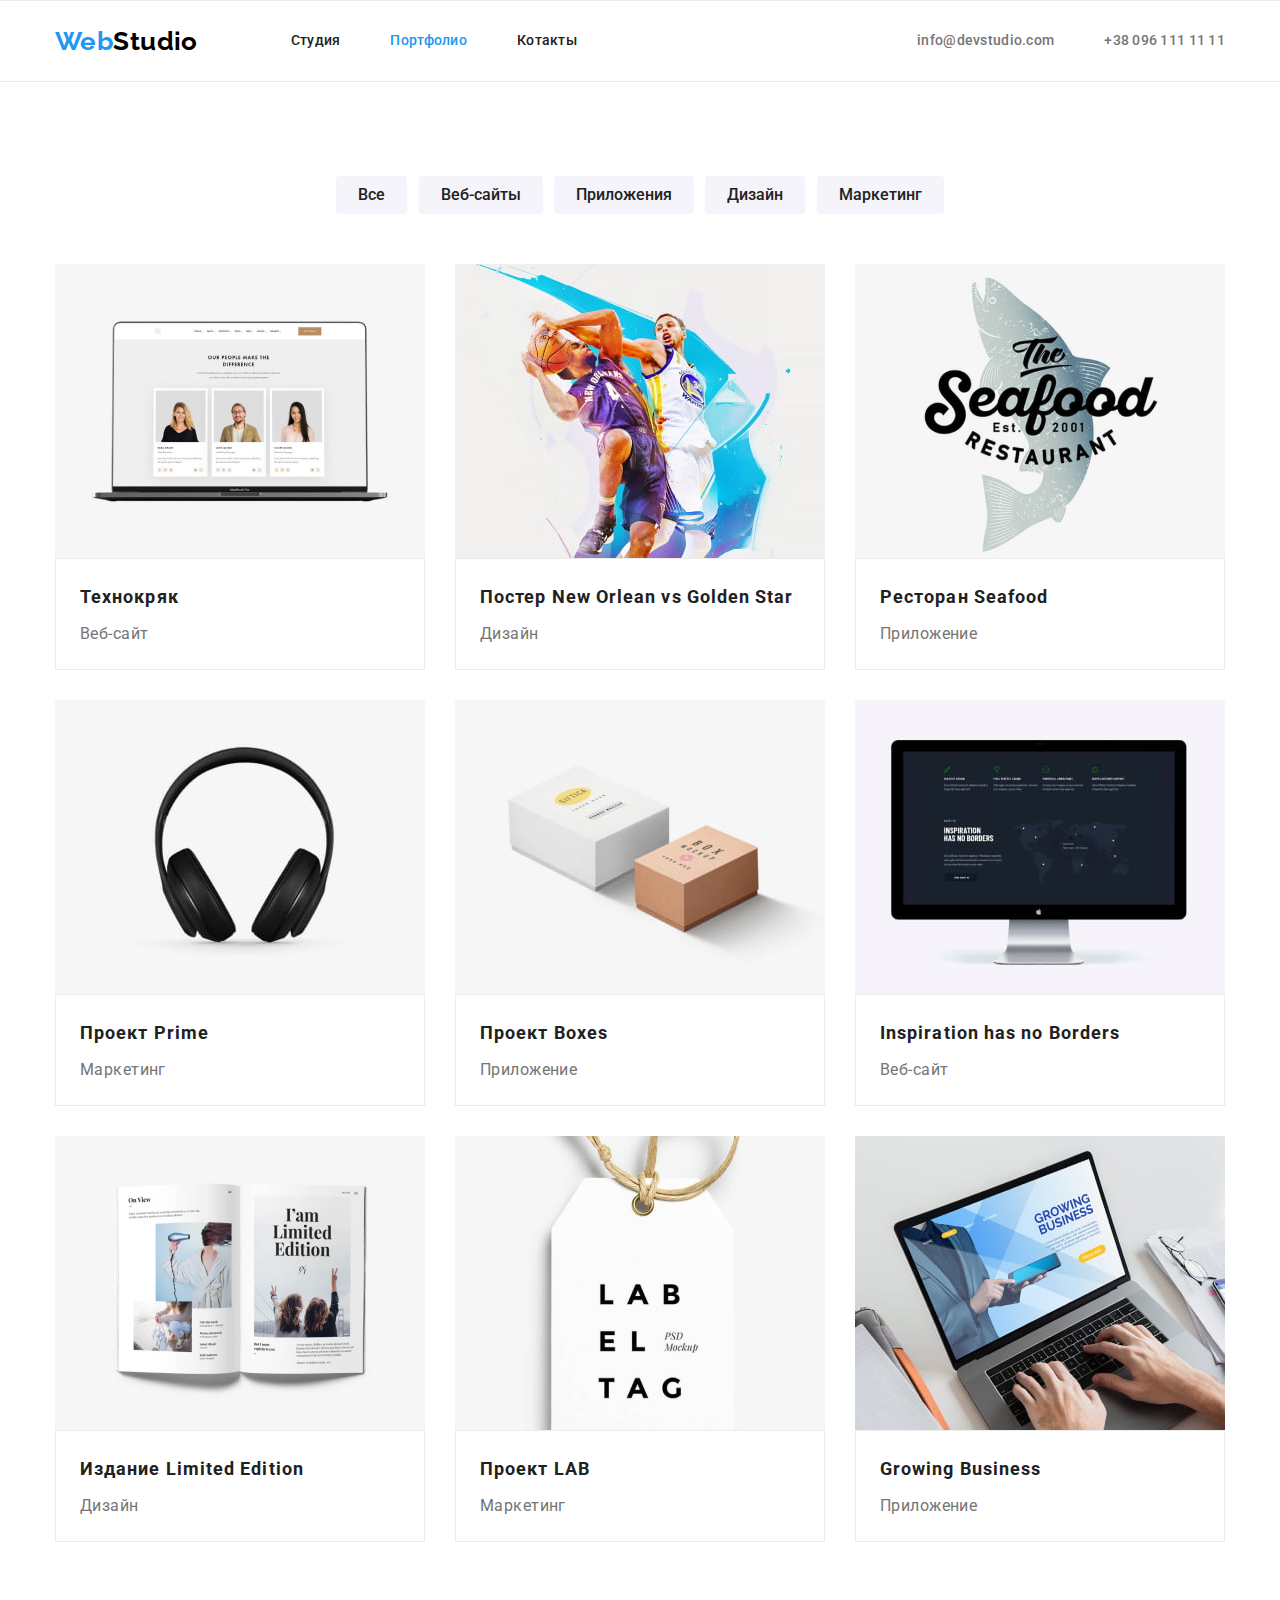
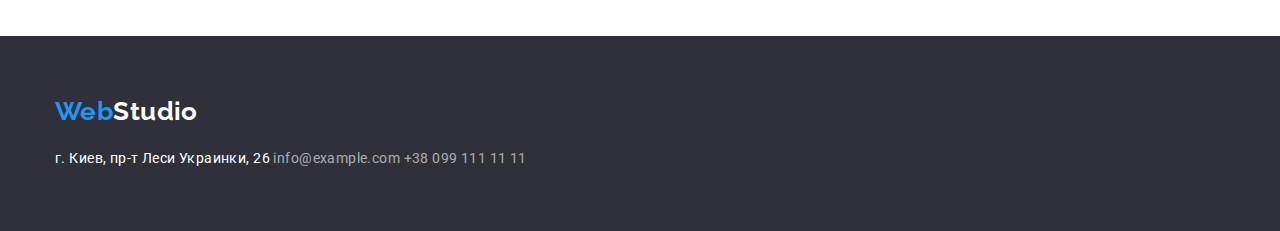
==== portfolio.html @ 5423db09 "Клонирует файлы предыдущей работы" ====
<!DOCTYPE html>
<html lang="ru">
  <head>
    <meta charset="UTF-8" />
    <meta http-equiv="X-UA-Compatible" content="IE=edge" />
    <meta name="viewport" content="width=device-width, initial-scale=1.0" />
    <title>Портфолио</title>
    <link
      href="https://fonts.googleapis.com/css2?family=Raleway:wght@700&family=Roboto:wght@400;500;700;900&display=swap"
      rel="stylesheet"
    />
    <link
      rel="stylesheet"
      href="https://cdnjs.cloudflare.com/ajax/libs/modern-normalize/1.1.0/modern-normalize.min.css"
    />
    <link rel="stylesheet" href="./css/style.css" />
  </head>
  <body>
	<!-- HEADER -->
    <header class="header">
      <div class="container">
        <div class="header-inner">
          <nav class="main-nav">
            <a href="#" class="header-logo logo"><span>Web</span>Studio</a>
            <ul class="site-nav list">
              <li class="item">
                <a href="./index.html" class="nav-link link">Студия</a>
              </li>
              <li class="item">
                <a href="./portfolio.html" class="nav-link nav-link--active link">Портфолио</a>
              </li>
              <li class="item"><a href="#" class="nav-link link">Котакты</a></li>
            </ul>
          </nav>
          <ul class="contacts-list list">
            <li class="item">
              <a href="mailto:info@devstudio.com" class="link">info@devstudio.com</a>
            </li>
            <li class="item"><a href="tel:+380961111111" class="link">+38 096 111 11 11</a></li>
          </ul>
        </div>
      </div>
    </header>

    <main>
      <!-- portfolio -->
      <section class="section portfolio">
        <div class="container">
			<h1 class="section-title">Примеры работ</h1>
			<!-- Кнопки-фильтры -->
			<div class="filter">
			  <button type="button" class="radio-button">Все</button>
			  <button type="button" class="radio-button">Веб-сайты</button>
			  <button type="button" class="radio-button">Приложения</button>
			  <button type="button" class="radio-button">Дизайн</button>
			  <button type="button" class="radio-button">Маркетинг</button>
			</div>
			<!-- Примеры работ -->
			<ul class="works-list list">
			  <li class="item">
				<a href="" class="link">
				  <img src="./images/techcrack.jpg" alt="Технокряк Веб-сайт" width="370" />
				  <div class="item-body">
					<h2 class="title">Технокряк</h2>
					<p class="text">Веб-сайт</p>
				  </div>
				</a>
			  </li>
			  <li class="item">
				<a href="" class="link">
				  <img
					src="./images/basketball.jpg"
					alt="Постер New Orlean vs Golden Star"
					width="370"
				  />
				  <div class="item-body">
					<h2 class="title">Постер New Orlean vs Golden Star</h2>
					<p class="text">Дизайн</p>
				  </div>
				</a>
			  </li>
			  <li class="item">
				<a href="" class="link">
				  <img src="./images/seafood.jpg" alt="Ресторан Seafood" width="370" />
				  <div class="item-body">
					<h2 class="title">Ресторан Seafood</h2>
					<p class="text">Приложение</p>
				  </div>
				</a>
			  </li>
			  <li class="item">
				<a href="" class="link">
				  <img src="./images/headphones.jpg" alt="Проект Prime" width="370" />
				  <div class="item-body">
					<h2 class="title">Проект Prime</h2>
					<p class="text">Маркетинг</p>
				  </div>
				</a>
			  </li>
			  <li class="item">
				<a href="" class="link">
				  <img src="./images/boxes.jpg" alt="Проект Boxes" width="370" />
				  <div class="item-body">
					<h2 class="title">Проект Boxes</h2>
					<p class="text">Приложение</p>
				  </div>
				</a>
			  </li>
			  <li class="item">
				<a href="" class="link">
				  <img
					src="./images/inspiration.jpg"
					alt="Inspiration has no Borders web-site"
					width="370"
				  />
				  <div class="item-body">
					<h2 class="title">Inspiration has no Borders</h2>
					<p class="text">Веб-сайт</p>
				  </div>
				</a>
			  </li>
			  <li class="item">
				<a href="" class="link">
				  <img src="./images/limitededition.jpg" alt="Издание Limited Edition" width="370" />
				  <div class="item-body">
					<h2 class="title">Издание Limited Edition</h2>
					<p class="text">Дизайн</p>
				  </div>
				</a>
			  </li>
			  <li class="item">
				<a href="" class="link">
				  <img src="./images/lab.jpg" alt="Проект LAB" width="370" />
				  <div class="item-body">
					<h2 class="title">Проект LAB</h2>
					<p class="text">Маркетинг</p>
				  </div>
				</a>
			  </li>
			  <li class="item">
				<a href="" class="link">
				  <img src="./images/growingbusiness.jpg" alt="Growing Business" width="370" />
				  <div class="item-body">
					<h2 class="title">Growing Business</h2>
					<p class="text">Приложение</p>
				  </div>
				</a>
			  </li>
			</ul>
		</div>
      </section>
    </main>

	<!-- FOOTER -->
    <footer class="footer">
      <div class="container">
        <a href="#" class="footer-logo logo"><span>Web</span>Studio</a>
        <address class="footer-address">
          г. Киев, пр-т Леси Украинки, 26
          <a href="mailto:info@example.com" class="footer-link link">info@example.com</a>
          <a href="tel:+380991111111" class="footer-link link">+38 099 111 11 11</a>
        </address>
      </div>
    </footer>
  </body>
</html>
---- css/style.css ----
/* 
Основной цвет текста -  #757575
Вторичный цвет текста - #212121
Цвет ссылок - 
акцент - #2196F3
белый - #FFFFFF

 */
:root {
  --primary-text-color: #757575;
  --title-text-color: #212121;

  --accent-color: #2196f3;
  --primary-white-color: #ffffff;
  --dark-bc-color: #2f303a;
  --secondary-bc-color: #f5f4fa;
  --light-gray-color: #ececec;

  --card-set-gap: 30px;
}

body {
  background-color: var(--primary-white-color);
  color: var(--primary-text-color);

  font-family: "Roboto", sans-serif;
  font-size: 14px;
  line-height: 1.14;
  letter-spacing: 0.03em;
}

h1,
h2,
h3,
h4,
h5,
h6,
p,
ul {
  margin: 0;
  padding: 0;
}

/*? УТИЛИТЫ */
.list {
  list-style: none;
}

.link {
  text-decoration: none;
}

.container {
  width: 1200px;
  margin: 0 auto;
  padding: 0 15px;
}

.section {
  padding-top: 94px;
  padding-bottom: 94px;
}

.visually-hidden {
  position: absolute;
  width: 1px;
  height: 1px;
  margin: -1px;
  border: 0;
  padding: 0;
  clip: rect(0 0 0 0);
  overflow: hidden;
}

/*? HEADER */
.header {
  border-top: 1px solid var(--light-gray-color);
  border-bottom: 1px solid var(--light-gray-color);
}

.header-inner {
  display: flex;
  align-items: center;
  justify-content: space-between;
}

.main-nav {
  display: flex;
  align-items: center;
}

.header-logo {
  margin-right: 93px;
}

/*? LOGO */
.logo {
  color: #000000;

  font-family: "Raleway", sans-serif;
  font-weight: 700;
  font-size: 26px;
  line-height: 1.19;
  text-decoration: none;

  display: inline-block;
}

.logo > span {
  color: var(--accent-color);
}

/* Site-nav */
.site-nav {
  display: flex;
}

.site-nav > .item:not(:last-child),
.contacts-list > .item:not(:last-child) {
  margin-right: 50px;
}

.nav-link {
  color: var(--title-text-color);

  font-weight: 500;
  letter-spacing: 0.02em;

  display: block;
  padding: 32px 0;
}

.nav-link--active {
  color: var(--accent-color);
}

/* contacts-nav */
.contacts-list {
  display: flex;
}

.contacts-list .link {
  color: inherit;

  font-weight: 500;
  letter-spacing: 0.02em;

  display: inline-flex;
  align-items: center;
  padding: 32px 0;
}

/* .contacts-list .link::before {
	content: '';

	background-size: contain;
	background-repeat: no-repeat;

	margin-right: 10px;
}

.link-mail::before {
	background-image: url(../images/icon-mail.svg);
	
	width: 16px;
	height: 12px;
}

.link-phone::before {
	background-image: url(../images/icon-smartphone.svg);

	width: 10px;
	height: 16px;
} */

.contacts-list .link:hover,
.site-nav .link:hover,
.contacts-list .link:focus,
.site-nav .link:focus {
  color: var(--accent-color);
}

/*? HERO */
.hero {
  background-color: var(--dark-bc-color);

  text-align: center;

  padding-top: 200px;
  padding-bottom: 200px;
}

.hero-title {
  color: var(--primary-white-color);

  font-weight: 900;
  font-size: 44px;
  line-height: 1.36;
  text-align: center;
  letter-spacing: 0.06em;
  text-transform: uppercase;

  margin-bottom: 30px;
}

/*? BUTTON */
.button {
  color: var(--primary-white-color);
  background-color: var(--accent-color);
  box-shadow: 0px 4px 4px rgba(0, 0, 0, 0.15);
  border-radius: 4px;

  font-weight: 700;
  font-size: 16px;
  line-height: 1.88;
  letter-spacing: 0.06em;

  display: inline-block;
  padding: 10px 32px;
}

/*? section */
.section-title {
  color: var(--title-text-color);

  font-weight: 700;
  font-size: 36px;
  line-height: 1.16;
  text-align: center;
}

/*? Особенности */
.peculiarities-list {
  display: flex;
  flex-wrap: wrap;
  gap: var(--card-set-gap);
}

.peculiarities-list > .item {
  width: calc((100% - 3 * var(--card-set-gap)) / 4);
  /* width: 270px; */
  /* margin-right: 30px; */
}

/* .peculiarities-list > .item::before {
	content: '';

	background-color: var(--secondary-bc-color);
	background-repeat: no-repeat;
	background-position: center;
	background-size: 70px;
	border-radius: 4px;

	display: block;
	height: 120px;
	margin-bottom: 30px;
}

.icon-antenna::before {
	background-image: url(../images/antenna.svg);
}

.icon-clock::before {
	background-image: url(../images/clock.svg);
}

.icon-diagram::before {
	background-image: url(../images/diagram.svg);
}

.icon-astronaut::before {
	background-image: url(../images/astronaut.svg);
} */

.peculiarities-list .title {
  color: var(--title-text-color);

  font-size: inherit;
  font-weight: 700;
  text-transform: uppercase;

  margin-bottom: 10px;
}

.peculiarities-list .text {
  line-height: 1.7;
}

/*? ЧЕМ МЫ ЗАНИМАЕМСЯ */
.section.activities {
  padding-top: 0;
}

.activities .section-title {
  margin-bottom: 50px;
}

/* Список активностей */
.activities-list {
  display: flex;
  gap: var(--card-set-gap);
}

.activities-list > .item {
  width: calc((100% - 2 * var(--card-set-gap)) / 3);
}

.activities-list img {
  display: block;
}

/*? Наша команда */
.section.team {
  background-color: var(--secondary-bc-color);
}

.team .section-title {
  margin-bottom: 50px;
}
/* Список команды */
.team-list {
  display: flex;
  gap: var(--card-set-gap);
}

.team-list > .item {
  background-color: var(--primary-white-color);
  box-shadow: 0px 1px 3px rgba(0, 0, 0, 0.12), 0px 1px 1px rgba(0, 0, 0, 0.14),
    0px 2px 1px rgba(0, 0, 0, 0.2);
  border-bottom-right-radius: 4px;
  border-bottom-left-radius: 4px;

  width: calc((100% - 3 * var(--card-set-gap)) / 4);
  padding-bottom: 30px;
}

.team-list img {
  display: block;
  /* max-width: 100%;
  height: auto; */
}

.team-list .title {
  color: var(--title-text-color);

  font-weight: 500;
  font-size: 16px;
  line-height: 1.19;
  text-align: center;

  margin-top: 30px;
  margin-bottom: 10px;
}

.team-list .text {
  font-size: 16px;
  line-height: 1.19;
  text-align: center;
}

/*? FOOTER */
.footer {
  background-color: var(--dark-bc-color);

  padding-top: 60px;
  padding-bottom: 60px;
}

.footer-row {
  display: flex;
}

.footer-logo {
  color: var(--primary-white-color);

  margin-bottom: 20px;
}

/* Contacts */
.contacts {
  /* margin-right: 70px; */
}

.footer-address {
  color: var(--primary-white-color);

  font-style: normal;
  line-height: 1.7;
}

.footer-address > .item:not(:last-child) {
  margin-bottom: 9px;
}

.footer-link {
  color: rgba(255, 255, 255, 0.6);

  line-height: 1.7;
}

.footer-link:hover,
.footer-link:focus {
  color: var(--accent-color);
}

/* Follow us */
/* .follow-us > .title {
  margin-bottom: 20px;
}

.list-socials {
  display: flex;
}

.list-socials > .item:not(:last-child) {
  margin-right: 10px;
}

.list-socials .link {
  background-color: rgba(255, 255, 255, 0.1);
  background-repeat: no-repeat;
  background-size: 20px;
  background-position: center;
  border-radius: 50%;

  display: inline-block;
  width: 44px;
  height: 44px;
}

.list-socials .icon-instagram {
  background-image: url(../images/instagram-footer.svg);
}

.list-socials .icon-twitter {
  background-image: url(../images/twitter-footer.svg);
}
.list-socials .icon-facebook {
  background-image: url(../images/facebook-footer.svg);
}
.list-socials .icon-linkedin {
  background-image: url(../images/linkedin-footer.svg);
}

.list-socials .link:hover,
.list-socials .link:focus {
  background-color: var(--accent-color);
} */

/*!  PORTFOLIO */
.portfolio .section-title {
  display: none;
}

/*? filter */
.filter {
  text-align: center;

  margin-bottom: 50px;
}

.filter .radio-button {
  color: var(--title-text-color);
  background-color: var(--secondary-bc-color);
  border: none;
  border-radius: 4px;

  font-family: inherit;
  font-weight: 500;
  font-size: 16px;
  line-height: 1.62;
  cursor: pointer;

  display: inline-block;
  padding: 6px 22px;
}

.filter .radio-button:not(:last-child) {
  margin-right: 8px;
}

.filter .radio-button:hover,
.filter .radio-button:focus {
  color: var(--primary-white-color);
  background-color: var(--accent-color);
}

/*? Примеры работ */
.works-list {
  display: flex;
  flex-wrap: wrap;
  gap: var(--card-set-gap);
}

.works-list > .item {
  flex-basis: calc((100% - 2 * var(--card-set-gap)) / 3);
}

.works-list img {
  display: block;
}

.item-body {
  border: 1px solid var(--light-gray-color);

  padding: 20px 24px;
}

.works-list .title {
  color: var(--title-text-color);

  font-weight: 700;
  font-size: 18px;
  line-height: 2;
  letter-spacing: 0.06em;

  margin-bottom: 4px;
}

.works-list .text {
  color: var(--primary-text-color);

  font-size: 16px;
  line-height: 1.88;
}
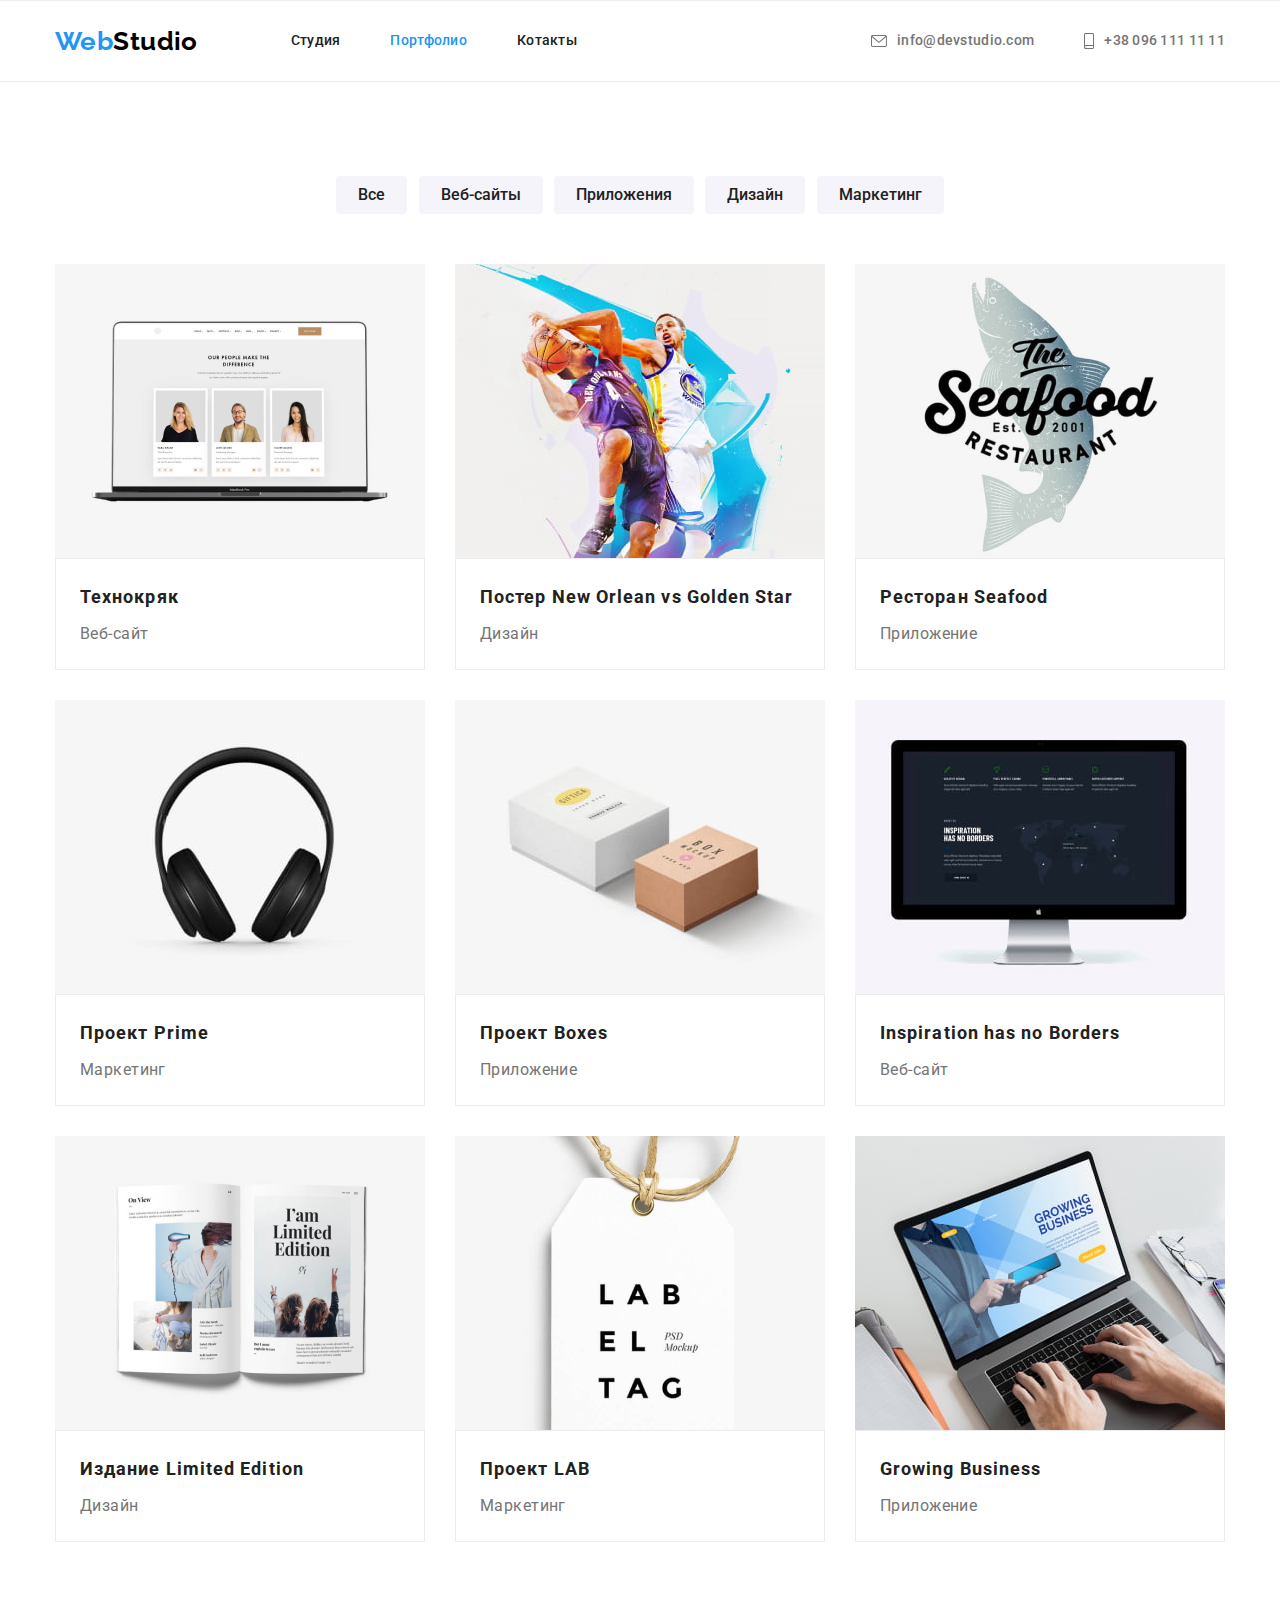
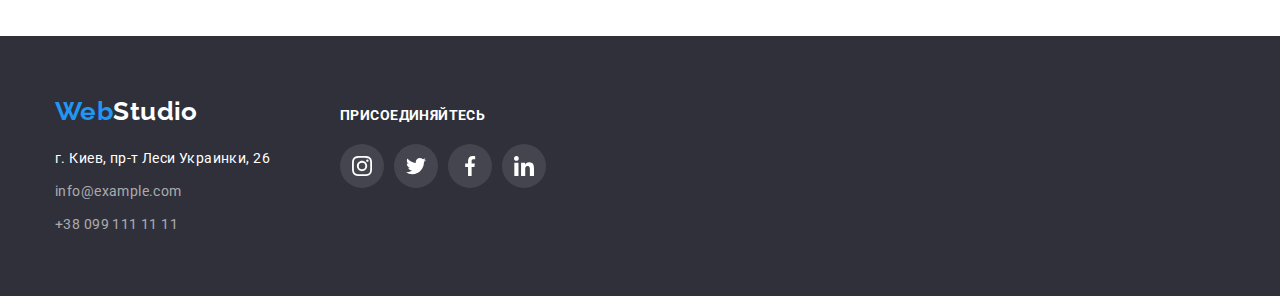
==== commit 9f3ab233: "Оформляет и добавляет svg иконки" ====
--- a/portfolio.html
+++ b/portfolio.html
@@ -16,7 +16,7 @@
     <link rel="stylesheet" href="./css/style.css" />
   </head>
   <body>
-	<!-- HEADER -->
+    <!--! HEADER -->
     <header class="header">
       <div class="container">
         <div class="header-inner">
@@ -34,133 +34,184 @@
           </nav>
           <ul class="contacts-list list">
             <li class="item">
-              <a href="mailto:info@devstudio.com" class="link">info@devstudio.com</a>
-            </li>
-            <li class="item"><a href="tel:+380961111111" class="link">+38 096 111 11 11</a></li>
+              <a href="mailto:info@devstudio.com" class="link link-mail">
+                <svg class="icon" width="16" height="12">
+                  <use href="./images/icons/svg-sprite-optimized.svg#icon-mail"></use>
+                </svg>
+                info@devstudio.com
+              </a>
+            </li>
+            <li class="item">
+              <a href="tel:+380961111111" class="link link-phone">
+                <svg class="icon" width="10" height="16">
+                  <use href="./images/icons/svg-sprite-optimized.svg#icon-smartphone"></use>
+                </svg>
+                +38 096 111 11 11
+              </a>
+            </li>
           </ul>
         </div>
       </div>
     </header>
 
     <main>
-      <!-- portfolio -->
+      <!--! portfolio -->
       <section class="section portfolio">
         <div class="container">
-			<h1 class="section-title">Примеры работ</h1>
-			<!-- Кнопки-фильтры -->
-			<div class="filter">
-			  <button type="button" class="radio-button">Все</button>
-			  <button type="button" class="radio-button">Веб-сайты</button>
-			  <button type="button" class="radio-button">Приложения</button>
-			  <button type="button" class="radio-button">Дизайн</button>
-			  <button type="button" class="radio-button">Маркетинг</button>
-			</div>
-			<!-- Примеры работ -->
-			<ul class="works-list list">
-			  <li class="item">
-				<a href="" class="link">
-				  <img src="./images/techcrack.jpg" alt="Технокряк Веб-сайт" width="370" />
-				  <div class="item-body">
-					<h2 class="title">Технокряк</h2>
-					<p class="text">Веб-сайт</p>
-				  </div>
-				</a>
-			  </li>
-			  <li class="item">
-				<a href="" class="link">
-				  <img
-					src="./images/basketball.jpg"
-					alt="Постер New Orlean vs Golden Star"
-					width="370"
-				  />
-				  <div class="item-body">
-					<h2 class="title">Постер New Orlean vs Golden Star</h2>
-					<p class="text">Дизайн</p>
-				  </div>
-				</a>
-			  </li>
-			  <li class="item">
-				<a href="" class="link">
-				  <img src="./images/seafood.jpg" alt="Ресторан Seafood" width="370" />
-				  <div class="item-body">
-					<h2 class="title">Ресторан Seafood</h2>
-					<p class="text">Приложение</p>
-				  </div>
-				</a>
-			  </li>
-			  <li class="item">
-				<a href="" class="link">
-				  <img src="./images/headphones.jpg" alt="Проект Prime" width="370" />
-				  <div class="item-body">
-					<h2 class="title">Проект Prime</h2>
-					<p class="text">Маркетинг</p>
-				  </div>
-				</a>
-			  </li>
-			  <li class="item">
-				<a href="" class="link">
-				  <img src="./images/boxes.jpg" alt="Проект Boxes" width="370" />
-				  <div class="item-body">
-					<h2 class="title">Проект Boxes</h2>
-					<p class="text">Приложение</p>
-				  </div>
-				</a>
-			  </li>
-			  <li class="item">
-				<a href="" class="link">
-				  <img
-					src="./images/inspiration.jpg"
-					alt="Inspiration has no Borders web-site"
-					width="370"
-				  />
-				  <div class="item-body">
-					<h2 class="title">Inspiration has no Borders</h2>
-					<p class="text">Веб-сайт</p>
-				  </div>
-				</a>
-			  </li>
-			  <li class="item">
-				<a href="" class="link">
-				  <img src="./images/limitededition.jpg" alt="Издание Limited Edition" width="370" />
-				  <div class="item-body">
-					<h2 class="title">Издание Limited Edition</h2>
-					<p class="text">Дизайн</p>
-				  </div>
-				</a>
-			  </li>
-			  <li class="item">
-				<a href="" class="link">
-				  <img src="./images/lab.jpg" alt="Проект LAB" width="370" />
-				  <div class="item-body">
-					<h2 class="title">Проект LAB</h2>
-					<p class="text">Маркетинг</p>
-				  </div>
-				</a>
-			  </li>
-			  <li class="item">
-				<a href="" class="link">
-				  <img src="./images/growingbusiness.jpg" alt="Growing Business" width="370" />
-				  <div class="item-body">
-					<h2 class="title">Growing Business</h2>
-					<p class="text">Приложение</p>
-				  </div>
-				</a>
-			  </li>
-			</ul>
-		</div>
+          <h1 class="section-title">Примеры работ</h1>
+          <!-- Кнопки-фильтры -->
+          <div class="filter">
+            <button type="button" class="radio-button">Все</button>
+            <button type="button" class="radio-button">Веб-сайты</button>
+            <button type="button" class="radio-button">Приложения</button>
+            <button type="button" class="radio-button">Дизайн</button>
+            <button type="button" class="radio-button">Маркетинг</button>
+          </div>
+          <!-- Примеры работ -->
+          <ul class="works-list list">
+            <li class="item">
+              <a href="" class="link">
+                <img src="./images/techcrack.jpg" alt="Технокряк Веб-сайт" width="370" />
+                <div class="item-body">
+                  <h2 class="title">Технокряк</h2>
+                  <p class="text">Веб-сайт</p>
+                </div>
+              </a>
+            </li>
+            <li class="item">
+              <a href="" class="link">
+                <img
+                  src="./images/basketball.jpg"
+                  alt="Постер New Orlean vs Golden Star"
+                  width="370"
+                />
+                <div class="item-body">
+                  <h2 class="title">Постер New Orlean vs Golden Star</h2>
+                  <p class="text">Дизайн</p>
+                </div>
+              </a>
+            </li>
+            <li class="item">
+              <a href="" class="link">
+                <img src="./images/seafood.jpg" alt="Ресторан Seafood" width="370" />
+                <div class="item-body">
+                  <h2 class="title">Ресторан Seafood</h2>
+                  <p class="text">Приложение</p>
+                </div>
+              </a>
+            </li>
+            <li class="item">
+              <a href="" class="link">
+                <img src="./images/headphones.jpg" alt="Проект Prime" width="370" />
+                <div class="item-body">
+                  <h2 class="title">Проект Prime</h2>
+                  <p class="text">Маркетинг</p>
+                </div>
+              </a>
+            </li>
+            <li class="item">
+              <a href="" class="link">
+                <img src="./images/boxes.jpg" alt="Проект Boxes" width="370" />
+                <div class="item-body">
+                  <h2 class="title">Проект Boxes</h2>
+                  <p class="text">Приложение</p>
+                </div>
+              </a>
+            </li>
+            <li class="item">
+              <a href="" class="link">
+                <img
+                  src="./images/inspiration.jpg"
+                  alt="Inspiration has no Borders web-site"
+                  width="370"
+                />
+                <div class="item-body">
+                  <h2 class="title">Inspiration has no Borders</h2>
+                  <p class="text">Веб-сайт</p>
+                </div>
+              </a>
+            </li>
+            <li class="item">
+              <a href="" class="link">
+                <img src="./images/limitededition.jpg" alt="Издание Limited Edition" width="370" />
+                <div class="item-body">
+                  <h2 class="title">Издание Limited Edition</h2>
+                  <p class="text">Дизайн</p>
+                </div>
+              </a>
+            </li>
+            <li class="item">
+              <a href="" class="link">
+                <img src="./images/lab.jpg" alt="Проект LAB" width="370" />
+                <div class="item-body">
+                  <h2 class="title">Проект LAB</h2>
+                  <p class="text">Маркетинг</p>
+                </div>
+              </a>
+            </li>
+            <li class="item">
+              <a href="" class="link">
+                <img src="./images/growingbusiness.jpg" alt="Growing Business" width="370" />
+                <div class="item-body">
+                  <h2 class="title">Growing Business</h2>
+                  <p class="text">Приложение</p>
+                </div>
+              </a>
+            </li>
+          </ul>
+        </div>
       </section>
     </main>
 
-	<!-- FOOTER -->
-    <footer class="footer">
-      <div class="container">
-        <a href="#" class="footer-logo logo"><span>Web</span>Studio</a>
-        <address class="footer-address">
-          г. Киев, пр-т Леси Украинки, 26
-          <a href="mailto:info@example.com" class="footer-link link">info@example.com</a>
-          <a href="tel:+380991111111" class="footer-link link">+38 099 111 11 11</a>
-        </address>
-      </div>
-    </footer>
+    <!--! FOOTER -->
+	<footer class="footer">
+		<div class="container footer-row">
+		  <div class="contacts">
+			<a href="#" class="footer-logo logo"><span>Web</span>Studio</a>
+			<ul class="footer-address list">
+			  <li class="item">г. Киев, пр-т Леси Украинки, 26</li>
+			  <li class="item">
+				<a href="mailto:info@example.com" class="footer-link link">info@example.com</a>
+			  </li>
+			  <li class="item">
+				<a href="tel:+380991111111" class="footer-link link">+38 099 111 11 11</a>
+			  </li>
+			</ul>
+		  </div>
+		  <div class="follow-us">
+			<h2 class="title">присоединяйтесь</h2>
+			<ul class="footer-social-list list">
+			  <li class="item">
+				<a href="" class="social-link link" aria-label="Instagram">
+				  <svg class="icon social-icon">
+					<use href="./images/icons/svg-sprite-optimized.svg#icon-instagram"></use>
+				  </svg>
+				</a>
+			  </li>
+			  <li class="item">
+				<a href="" class="social-link link" aria-label="Twitter">
+				  <svg class="icon social-icon">
+					<use href="./images/icons/svg-sprite-optimized.svg#icon-twitter"></use>
+				  </svg>
+				</a>
+			  </li>
+			  <li class="item">
+				<a href="" class="social-link link" aria-label="Facebook">
+				  <svg class="icon social-icon">
+					<use href="./images/icons/svg-sprite-optimized.svg#icon-facebook"></use>
+				  </svg>
+				</a>
+			  </li>
+			  <li class="item">
+				<a href="" class="social-link link" aria-label="Linkedin">
+				  <svg class="icon social-icon">
+					<use href="./images/icons/svg-sprite-optimized.svg#icon-linkedin"></use>
+				  </svg>
+				</a>
+			  </li>
+			</ul>
+		  </div>
+		</div>
+	  </footer>
   </body>
 </html>
--- a/css/style.css
+++ b/css/style.css
@@ -9,6 +9,8 @@
 :root {
   --primary-text-color: #757575;
   --title-text-color: #212121;
+  --links-color: #757575;
+  --primary-icons-color: #afb1b8;
 
   --accent-color: #2196f3;
   --primary-white-color: #ffffff;
@@ -72,6 +74,11 @@
   overflow: hidden;
 }
 
+.social-icon {
+	width: 20px;
+	height: 20px;
+}
+
 /*? HEADER */
 .header {
   border-top: 1px solid var(--light-gray-color);
@@ -140,7 +147,7 @@
 }
 
 .contacts-list .link {
-  color: inherit;
+  color: var(--links-color);
 
   font-weight: 500;
   letter-spacing: 0.02em;
@@ -148,6 +155,19 @@
   display: inline-flex;
   align-items: center;
   padding: 32px 0;
+}
+
+.contacts-list .link:hover,
+.site-nav .link:hover,
+.contacts-list .link:focus,
+.site-nav .link:focus {
+  color: var(--accent-color);
+}
+
+.contacts-list .icon {
+  fill: currentColor;
+
+  margin-right: 10px;
 }
 
 /* .contacts-list .link::before {
@@ -173,19 +193,18 @@
 	height: 16px;
 } */
 
-.contacts-list .link:hover,
-.site-nav .link:hover,
-.contacts-list .link:focus,
-.site-nav .link:focus {
-  color: var(--accent-color);
-}
-
 /*? HERO */
 .hero {
   background-color: var(--dark-bc-color);
+  background-image: linear-gradient(to right, rgba(47, 48, 58, 0.4), rgba(47, 48, 58, 0.4)),
+    url(../images/hero-bg.jpg);
+  background-repeat: no-repeat;
 
   text-align: center;
 
+  width: 1600px;
+  margin-right: auto;
+  margin-left: auto;
   padding-top: 200px;
   padding-bottom: 200px;
 }
@@ -238,8 +257,22 @@
 
 .peculiarities-list > .item {
   width: calc((100% - 3 * var(--card-set-gap)) / 4);
-  /* width: 270px; */
-  /* margin-right: 30px; */
+}
+
+.peculiarities-list .thumb {
+  background-color: var(--secondary-bc-color);
+  border-radius: 4px;
+
+  display: flex;
+  align-items: center;
+  justify-content: center;
+  height: 120px;
+  margin-bottom: 30px;
+}
+
+.peculiarities-list .icon {
+  width: 70px;
+  height: 70px;
 }
 
 /* .peculiarities-list > .item::before {
@@ -356,6 +389,78 @@
   font-size: 16px;
   line-height: 1.19;
   text-align: center;
+
+  margin-bottom: 16px;
+}
+
+/* Список соц. сетей */
+.team-social-list {
+  display: flex;
+  justify-content: center;
+}
+
+.team-social-list > .item:not(:last-child) {
+  margin-right: 10px;
+}
+
+.team-social-list .social-link {
+  color: var(--primary-icons-color);
+  border-radius: 50%;
+
+  display: inline-flex;
+  align-items: center;
+  justify-content: center;
+  width: 44px;
+  height: 44px;
+}
+
+.team-social-list .social-link:hover,
+.team-social-list .social-link:focus {
+  background-color: var(--accent-color);
+  color: var(--primary-white-color);
+}
+
+.team-social-list .icon {
+  fill: currentColor;
+}
+
+/*? Постоянные клиенты */
+.clients .section-title {
+  margin-bottom: 50px;
+}
+
+/* Список клиентов */
+.clients-list {
+  display: flex;
+}
+
+.clients-list > .item:not(:last-child) {
+  margin-right: 30px;
+}
+
+.client-link {
+  color: var(--primary-icons-color);
+  border: 1px solid var(--primary-icons-color);
+  border-radius: 4px;
+
+  display: inline-flex;
+  align-items: center;
+  justify-content: center;
+  width: 170px;
+  height: 92px;
+}
+
+.client-link:hover,
+.client-link:focus {
+  color: var(--accent-color);
+  border-color: var(--accent-color);
+}
+
+.client-link > .icon {
+  fill: currentColor;
+
+  width: 106px;
+  height: 90px;
 }
 
 /*? FOOTER */
@@ -368,6 +473,7 @@
 
 .footer-row {
   display: flex;
+  align-items: baseline;
 }
 
 .footer-logo {
@@ -378,7 +484,7 @@
 
 /* Contacts */
 .contacts {
-  /* margin-right: 70px; */
+	margin-right: 70px;
 }
 
 .footer-address {
@@ -403,6 +509,48 @@
   color: var(--accent-color);
 }
 
+/* follow us */
+.follow-us {
+}
+
+.follow-us > .title {
+  color: var(--primary-white-color);
+
+  font-size: inherit;
+  line-height: 1.17;
+  text-transform: uppercase;
+
+  margin-bottom: 20px;
+}
+
+.footer-social-list {
+  display: flex;
+}
+
+.footer-social-list > .item:not(:last-child) {
+	margin-right: 10px;
+}
+
+.footer-social-list .social-link {
+	background-color: rgba(255, 255, 255, 0.1);
+	color: var(--primary-white-color);
+	border-radius: 50%;
+
+	display: inline-flex;
+	align-items: center;
+	justify-content: center;
+	width: 44px;
+	height: 44px;
+}
+
+.footer-social-list .social-link:hover,
+.footer-social-list .social-link:focus {
+	background-color: var(--accent-color);
+}
+
+.footer-social-list .icon {
+	fill: currentColor;
+}
 /* Follow us */
 /* .follow-us > .title {
   margin-bottom: 20px;
@@ -483,6 +631,8 @@
 .filter .radio-button:focus {
   color: var(--primary-white-color);
   background-color: var(--accent-color);
+  box-shadow: 0px 3px 1px rgba(0, 0, 0, 0.1), 0px 1px 2px rgba(0, 0, 0, 0.08),
+    0px 2px 2px rgba(0, 0, 0, 0.12);
 }
 
 /*? Примеры работ */
@@ -493,7 +643,14 @@
 }
 
 .works-list > .item {
+  background-color: #fff;
+
   flex-basis: calc((100% - 2 * var(--card-set-gap)) / 3);
+}
+
+.works-list > .item:hover {
+  box-shadow: 0px 1px 1px rgba(0, 0, 0, 0.12), 0px 4px 4px rgba(0, 0, 0, 0.06),
+    1px 4px 6px rgba(0, 0, 0, 0.16);
 }
 
 .works-list img {
